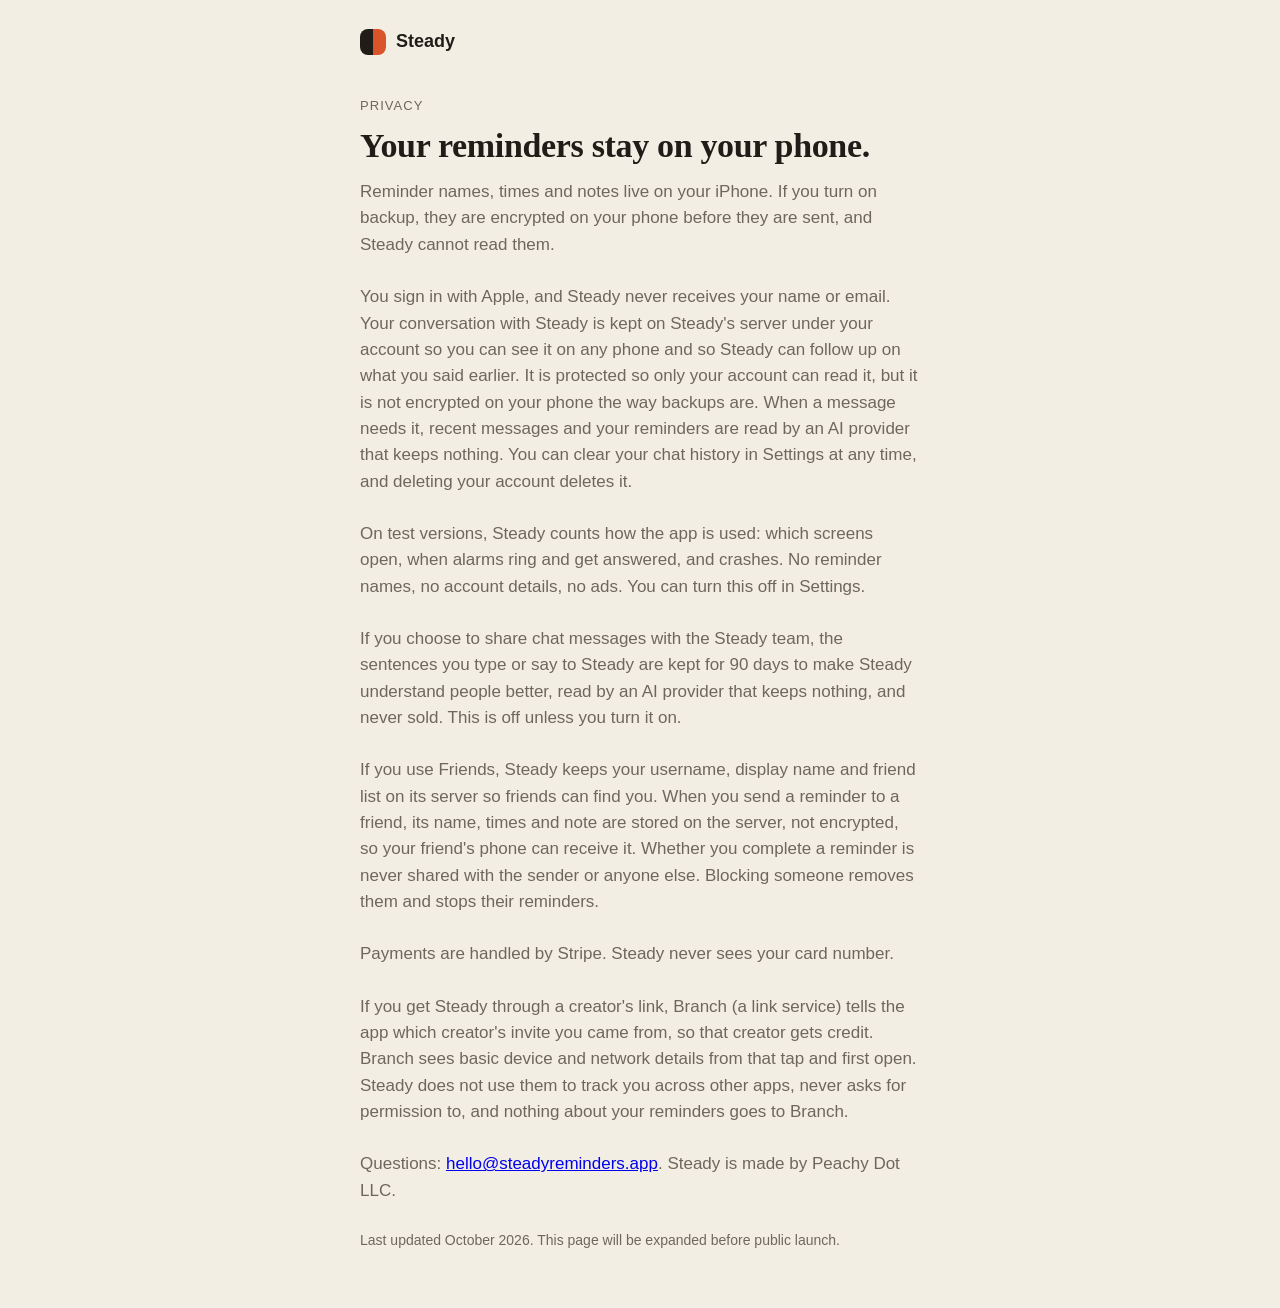
==== privacy/index.html @ cc5f6646 "Privacy: Branch for creator links Co-Authored-By: Claude Opus 5.5 <noreply@anthropic.com> Claude-Ses" ====
<!doctype html><html lang="en"><head><meta charset="utf-8"><meta name="viewport" content="width=device-width,initial-scale=1"><title>Steady privacy</title><link rel="stylesheet" href="/site.css"></head>
<body><main class="wrap"><a class="mark" href="/"><span class="dot"></span>Steady</a><p class="eyebrow">Privacy</p><h1>Your reminders stay on your phone.</h1>
<p class="lead">Reminder names, times and notes live on your iPhone. If you turn on backup, they are encrypted on your phone before they are sent, and Steady cannot read them.</p>
<p class="lead">You sign in with Apple, and Steady never receives your name or email. Your conversation with Steady is kept on Steady's server under your account so you can see it on any phone and so Steady can follow up on what you said earlier. It is protected so only your account can read it, but it is not encrypted on your phone the way backups are. When a message needs it, recent messages and your reminders are read by an AI provider that keeps nothing. You can clear your chat history in Settings at any time, and deleting your account deletes it.</p>
<p class="lead">On test versions, Steady counts how the app is used: which screens open, when alarms ring and get answered, and crashes. No reminder names, no account details, no ads. You can turn this off in Settings.</p>
<p class="lead">If you choose to share chat messages with the Steady team, the sentences you type or say to Steady are kept for 90 days to make Steady understand people better, read by an AI provider that keeps nothing, and never sold. This is off unless you turn it on.</p>
<p class="lead">If you use Friends, Steady keeps your username, display name and friend list on its server so friends can find you. When you send a reminder to a friend, its name, times and note are stored on the server, not encrypted, so your friend's phone can receive it. Whether you complete a reminder is never shared with the sender or anyone else. Blocking someone removes them and stops their reminders.</p>
<p class="lead">Payments are handled by Stripe. Steady never sees your card number.</p>
<p class="lead">If you get Steady through a creator's link, Branch (a link service) tells the app which creator's invite you came from, so that creator gets credit. Branch sees basic device and network details from that tap and first open. Steady does not use them to track you across other apps, never asks for permission to, and nothing about your reminders goes to Branch.</p>
<p class="lead">Questions: <a href="mailto:hello@steadyreminders.app">hello@steadyreminders.app</a>. Steady is made by Peachy Dot LLC.</p>
<p class="note">Last updated October 2026. This page will be expanded before public launch.</p></main></body></html>
---- site.css ----
:root{--bg:#f3eee4;--card:#fbf8f1;--ink:#201c17;--mute:#6f675c;--line:#dfd6c7;--accent:#d9532b;--accent-ink:#fff;color-scheme:light dark}
@media (prefers-color-scheme:dark){:root{--bg:#161310;--card:#201c17;--ink:#f1ebe0;--mute:#a1988a;--line:#332d26;--accent:#ea6a40}}
*{box-sizing:border-box}
body{margin:0;background:var(--bg);color:var(--ink);font:17px/1.55 -apple-system,BlinkMacSystemFont,"Segoe UI",sans-serif;padding:0 max(16px,env(safe-area-inset-left)) 48px max(16px,env(safe-area-inset-right))}
.wrap{max-width:560px;margin:0 auto;padding-top:28px}
.mark{display:inline-flex;align-items:center;gap:10px;font-weight:700;font-size:18px;color:var(--ink);text-decoration:none;margin-bottom:40px}
.dot{width:26px;height:26px;border-radius:8px;background:linear-gradient(90deg,var(--ink) 50%,var(--accent) 50%)}
.eyebrow{font-size:13px;letter-spacing:.08em;text-transform:uppercase;color:var(--mute);margin:0 0 10px}
h1{font:600 34px/1.15 Georgia,"Times New Roman",serif;letter-spacing:-.01em;margin:0 0 14px}
.lead{color:var(--mute);margin:0 0 26px}
.code{font:600 40px/1 ui-monospace,Menlo,monospace;letter-spacing:.08em;background:var(--card);border:1px solid var(--line);border-radius:16px;padding:22px;text-align:center;margin-bottom:16px;user-select:all}
.row{display:flex;gap:10px;flex-wrap:wrap;margin-bottom:18px}
.primary,.secondary{display:inline-block;padding:14px 20px;border-radius:12px;font-weight:600;text-decoration:none;border:1px solid var(--line);font:inherit;font-weight:600;cursor:pointer;background:var(--card);color:var(--ink);flex:1;text-align:center;min-width:150px}
.primary{background:var(--accent);color:var(--accent-ink);border-color:var(--accent)}
.note{font-size:14px;color:var(--mute);margin:0 0 8px}
.note a{color:var(--ink)}
footer{margin-top:48px;font-size:13px;color:var(--mute)}
footer a{color:var(--mute)}
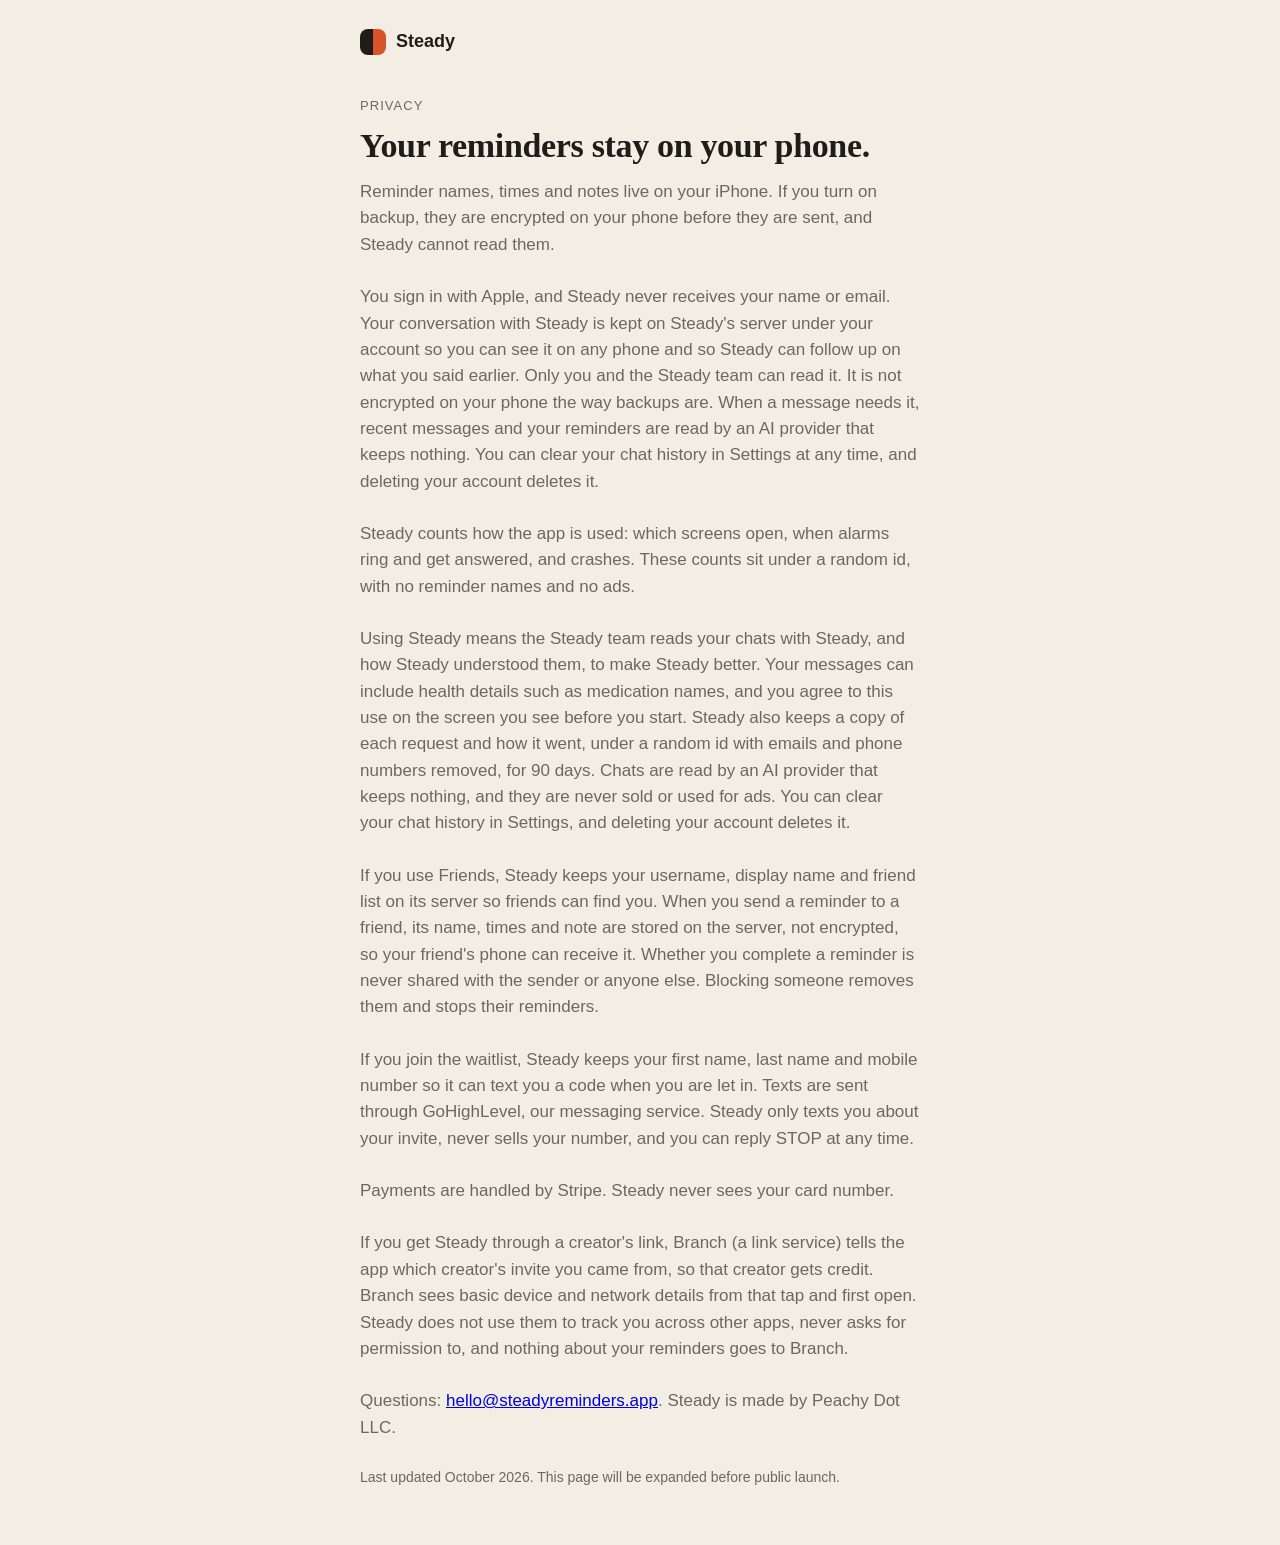
==== commit 4cd49808: "Terms and privacy: chats help improve Steady, waitlist texts Co-Authored-By: Claude Opus 5.5 <norepl" ====
--- a/privacy/index.html
+++ b/privacy/index.html
@@ -1,10 +1,11 @@
 <!doctype html><html lang="en"><head><meta charset="utf-8"><meta name="viewport" content="width=device-width,initial-scale=1"><title>Steady privacy</title><link rel="stylesheet" href="/site.css"></head>
 <body><main class="wrap"><a class="mark" href="/"><span class="dot"></span>Steady</a><p class="eyebrow">Privacy</p><h1>Your reminders stay on your phone.</h1>
 <p class="lead">Reminder names, times and notes live on your iPhone. If you turn on backup, they are encrypted on your phone before they are sent, and Steady cannot read them.</p>
-<p class="lead">You sign in with Apple, and Steady never receives your name or email. Your conversation with Steady is kept on Steady's server under your account so you can see it on any phone and so Steady can follow up on what you said earlier. It is protected so only your account can read it, but it is not encrypted on your phone the way backups are. When a message needs it, recent messages and your reminders are read by an AI provider that keeps nothing. You can clear your chat history in Settings at any time, and deleting your account deletes it.</p>
-<p class="lead">On test versions, Steady counts how the app is used: which screens open, when alarms ring and get answered, and crashes. No reminder names, no account details, no ads. You can turn this off in Settings.</p>
-<p class="lead">If you choose to share chat messages with the Steady team, the sentences you type or say to Steady are kept for 90 days to make Steady understand people better, read by an AI provider that keeps nothing, and never sold. This is off unless you turn it on.</p>
+<p class="lead">You sign in with Apple, and Steady never receives your name or email. Your conversation with Steady is kept on Steady's server under your account so you can see it on any phone and so Steady can follow up on what you said earlier. Only you and the Steady team can read it. It is not encrypted on your phone the way backups are. When a message needs it, recent messages and your reminders are read by an AI provider that keeps nothing. You can clear your chat history in Settings at any time, and deleting your account deletes it.</p>
+<p class="lead">Steady counts how the app is used: which screens open, when alarms ring and get answered, and crashes. These counts sit under a random id, with no reminder names and no ads.</p>
+<p class="lead">Using Steady means the Steady team reads your chats with Steady, and how Steady understood them, to make Steady better. Your messages can include health details such as medication names, and you agree to this use on the screen you see before you start. Steady also keeps a copy of each request and how it went, under a random id with emails and phone numbers removed, for 90 days. Chats are read by an AI provider that keeps nothing, and they are never sold or used for ads. You can clear your chat history in Settings, and deleting your account deletes it.</p>
 <p class="lead">If you use Friends, Steady keeps your username, display name and friend list on its server so friends can find you. When you send a reminder to a friend, its name, times and note are stored on the server, not encrypted, so your friend's phone can receive it. Whether you complete a reminder is never shared with the sender or anyone else. Blocking someone removes them and stops their reminders.</p>
+<p class="lead">If you join the waitlist, Steady keeps your first name, last name and mobile number so it can text you a code when you are let in. Texts are sent through GoHighLevel, our messaging service. Steady only texts you about your invite, never sells your number, and you can reply STOP at any time.</p>
 <p class="lead">Payments are handled by Stripe. Steady never sees your card number.</p>
 <p class="lead">If you get Steady through a creator's link, Branch (a link service) tells the app which creator's invite you came from, so that creator gets credit. Branch sees basic device and network details from that tap and first open. Steady does not use them to track you across other apps, never asks for permission to, and nothing about your reminders goes to Branch.</p>
 <p class="lead">Questions: <a href="mailto:hello@steadyreminders.app">hello@steadyreminders.app</a>. Steady is made by Peachy Dot LLC.</p>
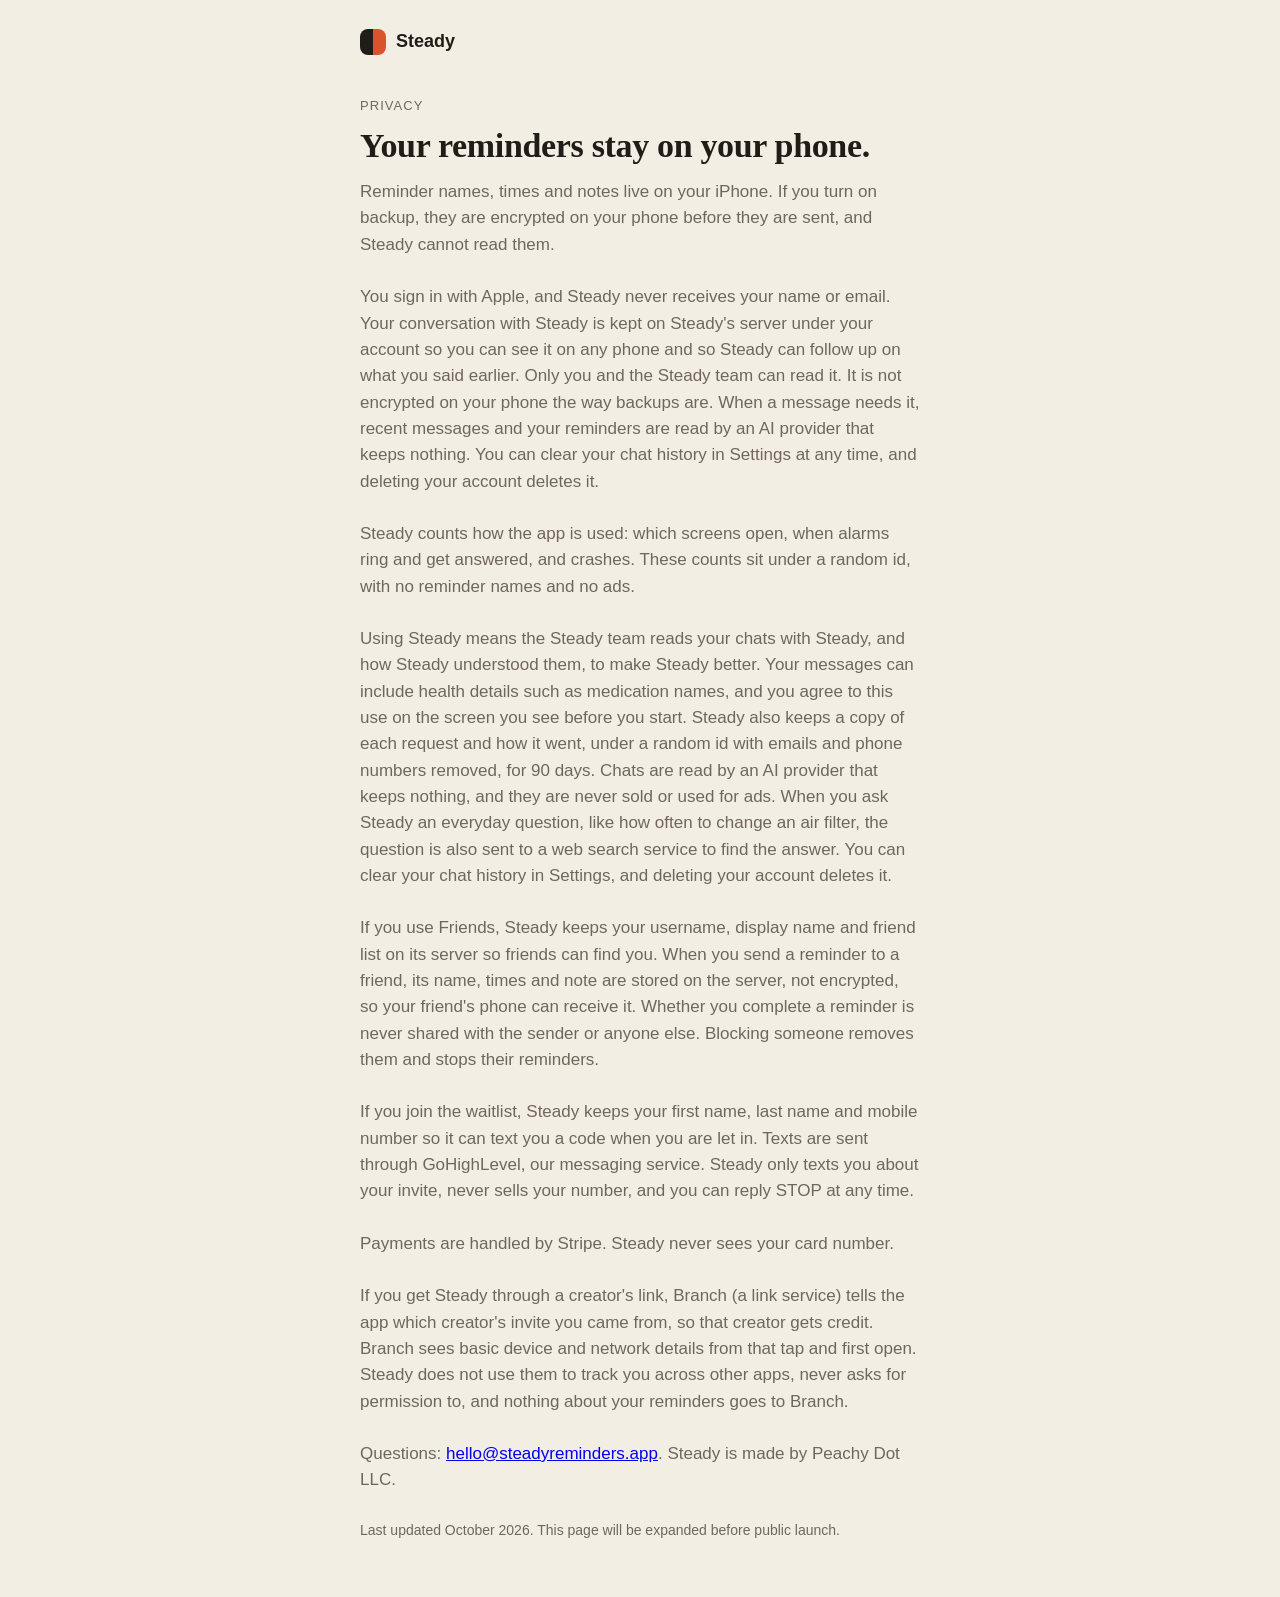
==== commit 66fbcca5: "Privacy: everyday questions use a web search service Co-Authored-By: Claude Opus 5.5 <noreply@anthro" ====
--- a/privacy/index.html
+++ b/privacy/index.html
@@ -3,7 +3,7 @@
 <p class="lead">Reminder names, times and notes live on your iPhone. If you turn on backup, they are encrypted on your phone before they are sent, and Steady cannot read them.</p>
 <p class="lead">You sign in with Apple, and Steady never receives your name or email. Your conversation with Steady is kept on Steady's server under your account so you can see it on any phone and so Steady can follow up on what you said earlier. Only you and the Steady team can read it. It is not encrypted on your phone the way backups are. When a message needs it, recent messages and your reminders are read by an AI provider that keeps nothing. You can clear your chat history in Settings at any time, and deleting your account deletes it.</p>
 <p class="lead">Steady counts how the app is used: which screens open, when alarms ring and get answered, and crashes. These counts sit under a random id, with no reminder names and no ads.</p>
-<p class="lead">Using Steady means the Steady team reads your chats with Steady, and how Steady understood them, to make Steady better. Your messages can include health details such as medication names, and you agree to this use on the screen you see before you start. Steady also keeps a copy of each request and how it went, under a random id with emails and phone numbers removed, for 90 days. Chats are read by an AI provider that keeps nothing, and they are never sold or used for ads. You can clear your chat history in Settings, and deleting your account deletes it.</p>
+<p class="lead">Using Steady means the Steady team reads your chats with Steady, and how Steady understood them, to make Steady better. Your messages can include health details such as medication names, and you agree to this use on the screen you see before you start. Steady also keeps a copy of each request and how it went, under a random id with emails and phone numbers removed, for 90 days. Chats are read by an AI provider that keeps nothing, and they are never sold or used for ads. When you ask Steady an everyday question, like how often to change an air filter, the question is also sent to a web search service to find the answer. You can clear your chat history in Settings, and deleting your account deletes it.</p>
 <p class="lead">If you use Friends, Steady keeps your username, display name and friend list on its server so friends can find you. When you send a reminder to a friend, its name, times and note are stored on the server, not encrypted, so your friend's phone can receive it. Whether you complete a reminder is never shared with the sender or anyone else. Blocking someone removes them and stops their reminders.</p>
 <p class="lead">If you join the waitlist, Steady keeps your first name, last name and mobile number so it can text you a code when you are let in. Texts are sent through GoHighLevel, our messaging service. Steady only texts you about your invite, never sells your number, and you can reply STOP at any time.</p>
 <p class="lead">Payments are handled by Stripe. Steady never sees your card number.</p>
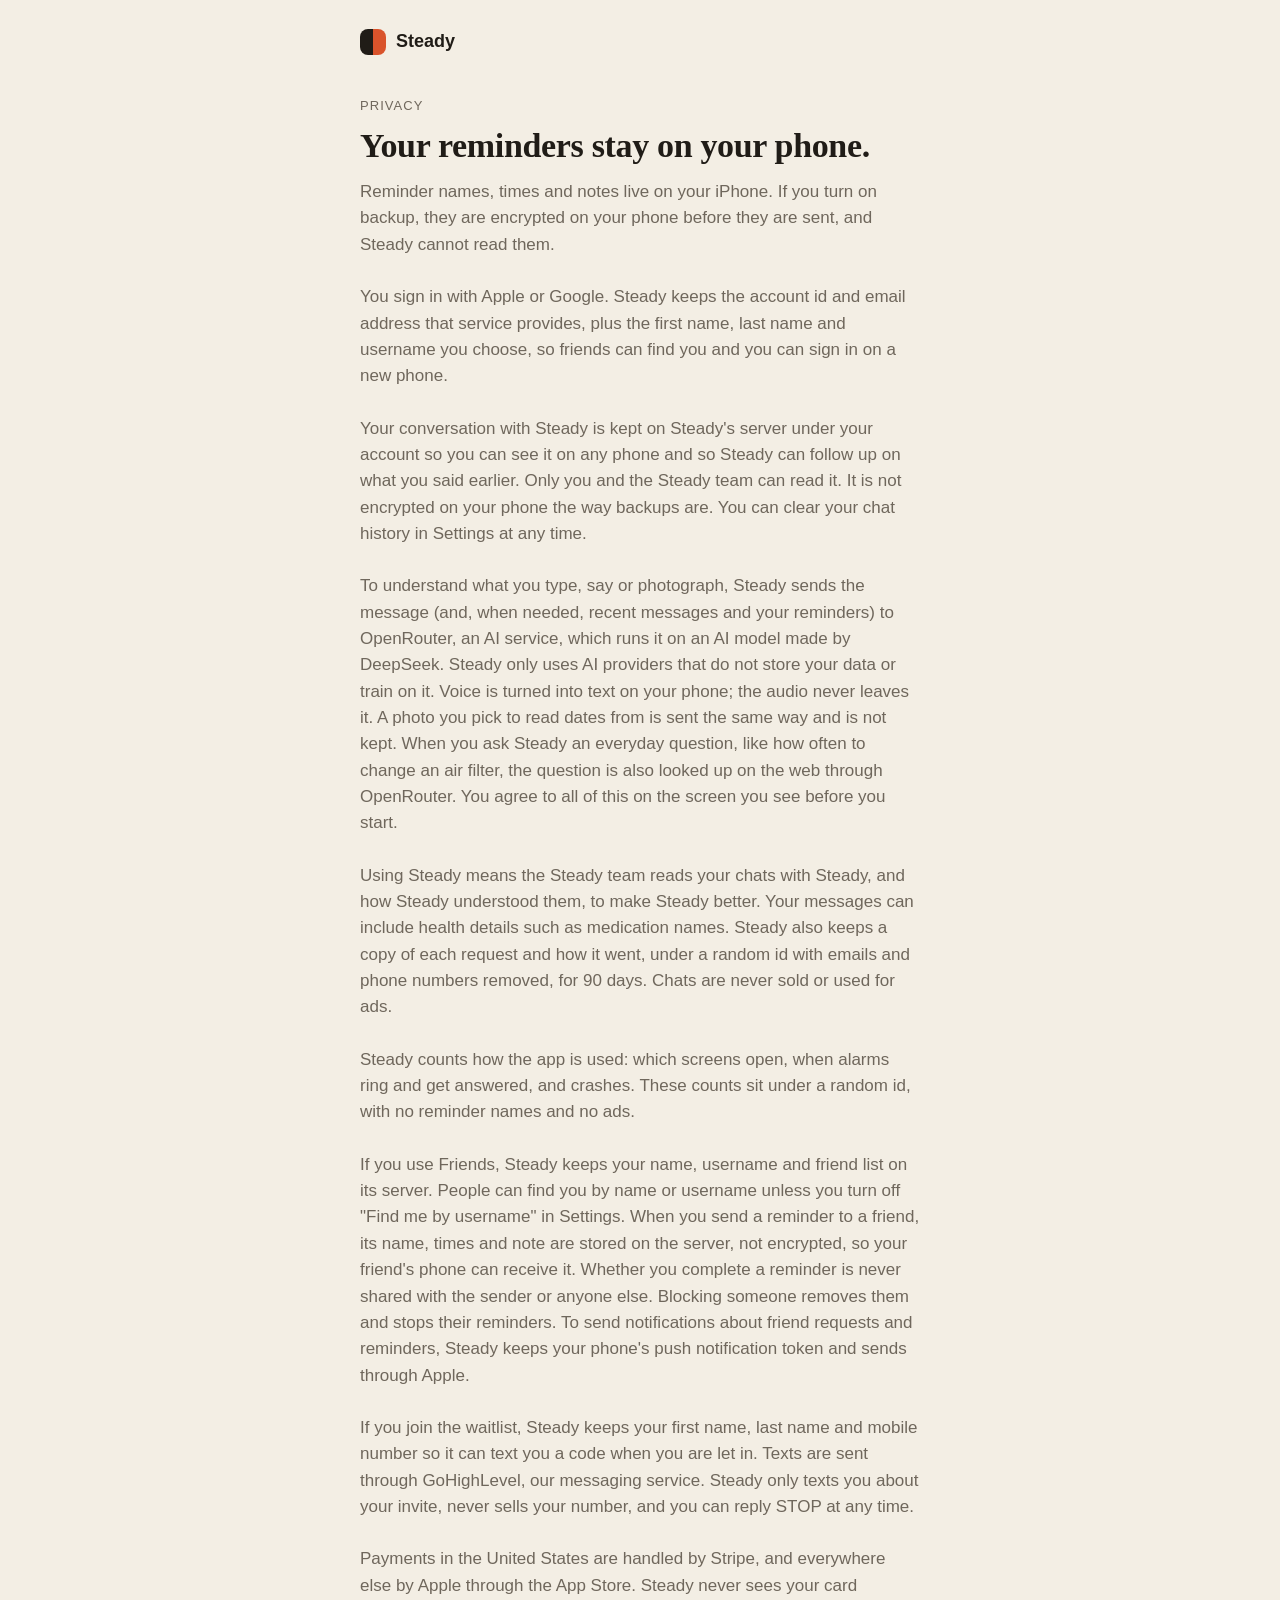
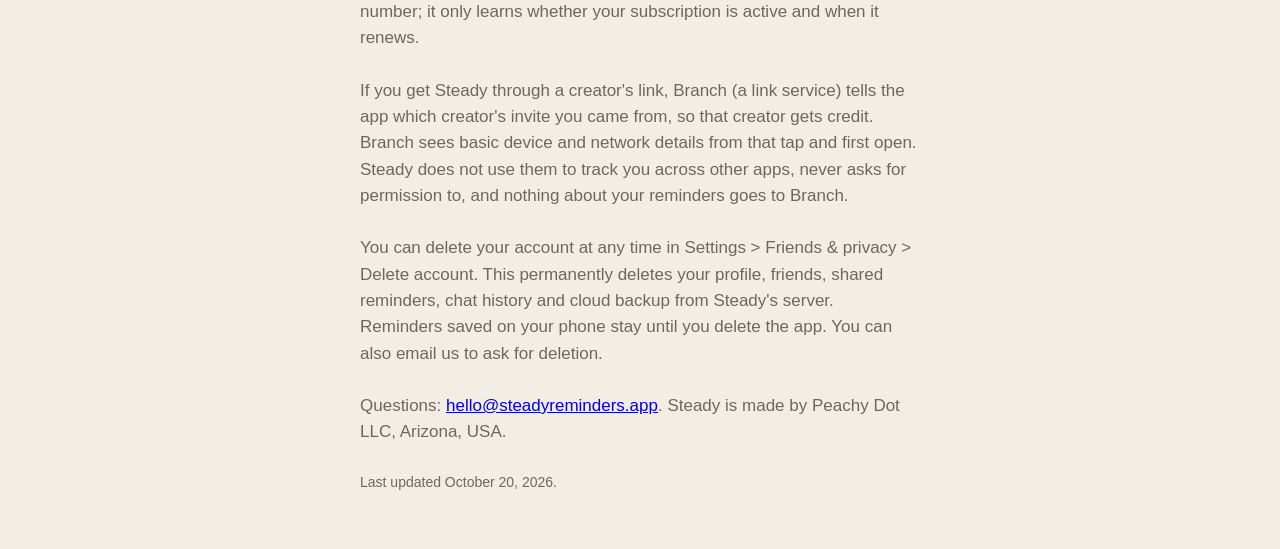
==== commit a007f4ff: "Terms and privacy for App Store launch: Apple billing, account deletion, Friends rules, AI provider " ====
--- a/privacy/index.html
+++ b/privacy/index.html
@@ -1,12 +1,15 @@
 <!doctype html><html lang="en"><head><meta charset="utf-8"><meta name="viewport" content="width=device-width,initial-scale=1"><title>Steady privacy</title><link rel="stylesheet" href="/site.css"></head>
 <body><main class="wrap"><a class="mark" href="/"><span class="dot"></span>Steady</a><p class="eyebrow">Privacy</p><h1>Your reminders stay on your phone.</h1>
 <p class="lead">Reminder names, times and notes live on your iPhone. If you turn on backup, they are encrypted on your phone before they are sent, and Steady cannot read them.</p>
-<p class="lead">You sign in with Apple, and Steady never receives your name or email. Your conversation with Steady is kept on Steady's server under your account so you can see it on any phone and so Steady can follow up on what you said earlier. Only you and the Steady team can read it. It is not encrypted on your phone the way backups are. When a message needs it, recent messages and your reminders are read by an AI provider that keeps nothing. You can clear your chat history in Settings at any time, and deleting your account deletes it.</p>
+<p class="lead">You sign in with Apple or Google. Steady keeps the account id and email address that service provides, plus the first name, last name and username you choose, so friends can find you and you can sign in on a new phone.</p>
+<p class="lead">Your conversation with Steady is kept on Steady's server under your account so you can see it on any phone and so Steady can follow up on what you said earlier. Only you and the Steady team can read it. It is not encrypted on your phone the way backups are. You can clear your chat history in Settings at any time.</p>
+<p class="lead">To understand what you type, say or photograph, Steady sends the message (and, when needed, recent messages and your reminders) to OpenRouter, an AI service, which runs it on an AI model made by DeepSeek. Steady only uses AI providers that do not store your data or train on it. Voice is turned into text on your phone; the audio never leaves it. A photo you pick to read dates from is sent the same way and is not kept. When you ask Steady an everyday question, like how often to change an air filter, the question is also looked up on the web through OpenRouter. You agree to all of this on the screen you see before you start.</p>
+<p class="lead">Using Steady means the Steady team reads your chats with Steady, and how Steady understood them, to make Steady better. Your messages can include health details such as medication names. Steady also keeps a copy of each request and how it went, under a random id with emails and phone numbers removed, for 90 days. Chats are never sold or used for ads.</p>
 <p class="lead">Steady counts how the app is used: which screens open, when alarms ring and get answered, and crashes. These counts sit under a random id, with no reminder names and no ads.</p>
-<p class="lead">Using Steady means the Steady team reads your chats with Steady, and how Steady understood them, to make Steady better. Your messages can include health details such as medication names, and you agree to this use on the screen you see before you start. Steady also keeps a copy of each request and how it went, under a random id with emails and phone numbers removed, for 90 days. Chats are read by an AI provider that keeps nothing, and they are never sold or used for ads. When you ask Steady an everyday question, like how often to change an air filter, the question is also sent to a web search service to find the answer. You can clear your chat history in Settings, and deleting your account deletes it.</p>
-<p class="lead">If you use Friends, Steady keeps your username, display name and friend list on its server so friends can find you. When you send a reminder to a friend, its name, times and note are stored on the server, not encrypted, so your friend's phone can receive it. Whether you complete a reminder is never shared with the sender or anyone else. Blocking someone removes them and stops their reminders.</p>
+<p class="lead">If you use Friends, Steady keeps your name, username and friend list on its server. People can find you by name or username unless you turn off "Find me by username" in Settings. When you send a reminder to a friend, its name, times and note are stored on the server, not encrypted, so your friend's phone can receive it. Whether you complete a reminder is never shared with the sender or anyone else. Blocking someone removes them and stops their reminders. To send notifications about friend requests and reminders, Steady keeps your phone's push notification token and sends through Apple.</p>
 <p class="lead">If you join the waitlist, Steady keeps your first name, last name and mobile number so it can text you a code when you are let in. Texts are sent through GoHighLevel, our messaging service. Steady only texts you about your invite, never sells your number, and you can reply STOP at any time.</p>
-<p class="lead">Payments are handled by Stripe. Steady never sees your card number.</p>
+<p class="lead">Payments in the United States are handled by Stripe, and everywhere else by Apple through the App Store. Steady never sees your card number; it only learns whether your subscription is active and when it renews.</p>
 <p class="lead">If you get Steady through a creator's link, Branch (a link service) tells the app which creator's invite you came from, so that creator gets credit. Branch sees basic device and network details from that tap and first open. Steady does not use them to track you across other apps, never asks for permission to, and nothing about your reminders goes to Branch.</p>
-<p class="lead">Questions: <a href="mailto:hello@steadyreminders.app">hello@steadyreminders.app</a>. Steady is made by Peachy Dot LLC.</p>
-<p class="note">Last updated October 2026. This page will be expanded before public launch.</p></main></body></html>
+<p class="lead">You can delete your account at any time in Settings &gt; Friends &amp; privacy &gt; Delete account. This permanently deletes your profile, friends, shared reminders, chat history and cloud backup from Steady's server. Reminders saved on your phone stay until you delete the app. You can also email us to ask for deletion.</p>
+<p class="lead">Questions: <a href="mailto:hello@steadyreminders.app">hello@steadyreminders.app</a>. Steady is made by Peachy Dot LLC, Arizona, USA.</p>
+<p class="note">Last updated October 20, 2026.</p></main></body></html>
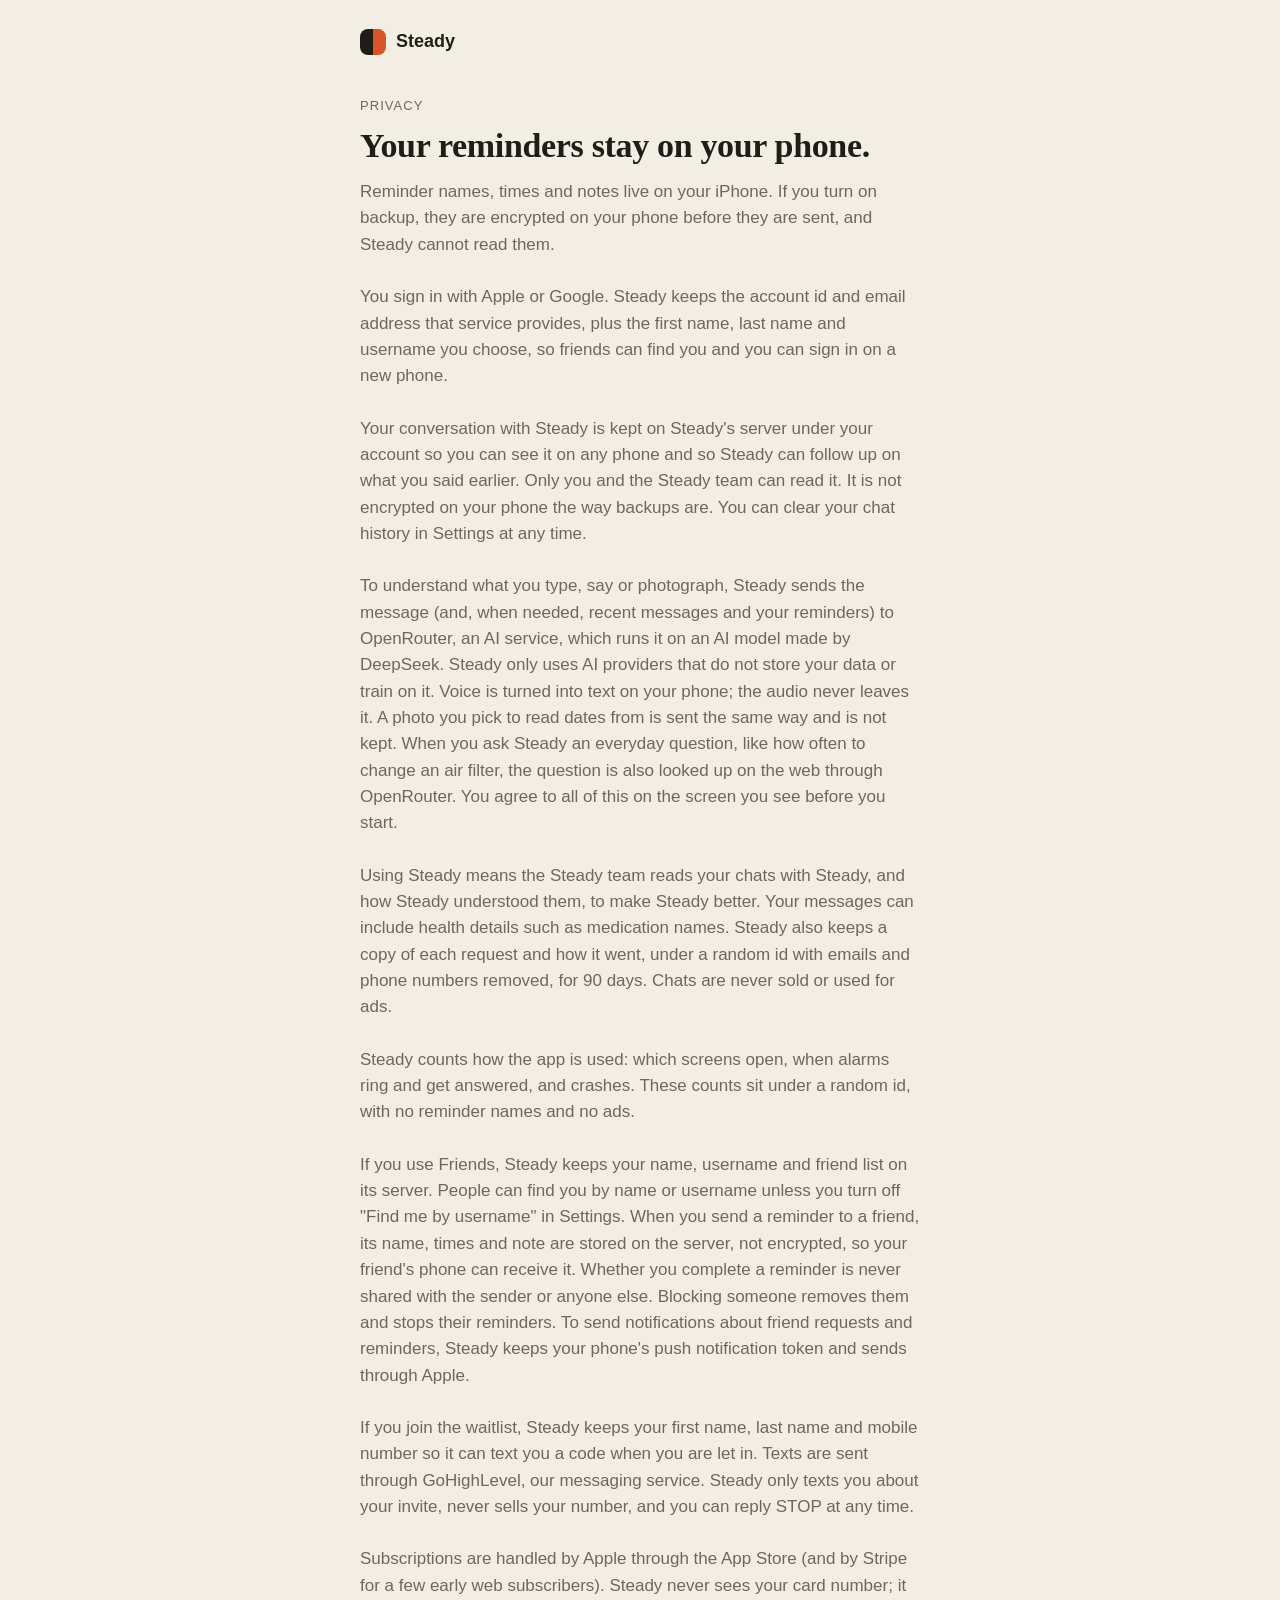
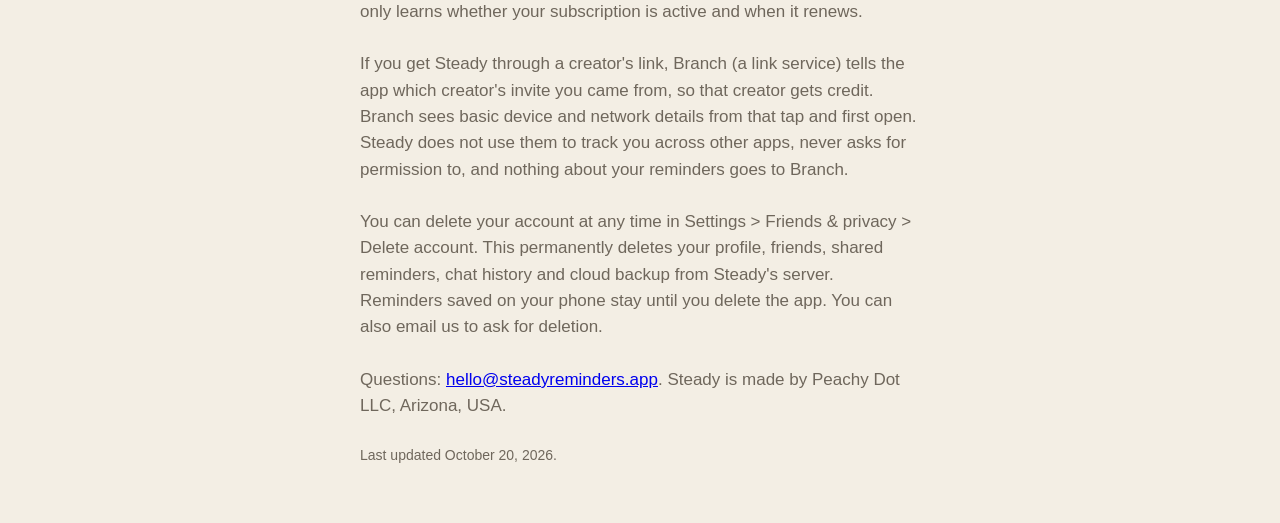
==== commit c29d8d6d: "Terms and privacy: Steady Plus through the App Store everywhere Co-Authored-By: Claude Opus 5.5 <nor" ====
--- a/privacy/index.html
+++ b/privacy/index.html
@@ -8,7 +8,7 @@
 <p class="lead">Steady counts how the app is used: which screens open, when alarms ring and get answered, and crashes. These counts sit under a random id, with no reminder names and no ads.</p>
 <p class="lead">If you use Friends, Steady keeps your name, username and friend list on its server. People can find you by name or username unless you turn off "Find me by username" in Settings. When you send a reminder to a friend, its name, times and note are stored on the server, not encrypted, so your friend's phone can receive it. Whether you complete a reminder is never shared with the sender or anyone else. Blocking someone removes them and stops their reminders. To send notifications about friend requests and reminders, Steady keeps your phone's push notification token and sends through Apple.</p>
 <p class="lead">If you join the waitlist, Steady keeps your first name, last name and mobile number so it can text you a code when you are let in. Texts are sent through GoHighLevel, our messaging service. Steady only texts you about your invite, never sells your number, and you can reply STOP at any time.</p>
-<p class="lead">Payments in the United States are handled by Stripe, and everywhere else by Apple through the App Store. Steady never sees your card number; it only learns whether your subscription is active and when it renews.</p>
+<p class="lead">Subscriptions are handled by Apple through the App Store (and by Stripe for a few early web subscribers). Steady never sees your card number; it only learns whether your subscription is active and when it renews.</p>
 <p class="lead">If you get Steady through a creator's link, Branch (a link service) tells the app which creator's invite you came from, so that creator gets credit. Branch sees basic device and network details from that tap and first open. Steady does not use them to track you across other apps, never asks for permission to, and nothing about your reminders goes to Branch.</p>
 <p class="lead">You can delete your account at any time in Settings &gt; Friends &amp; privacy &gt; Delete account. This permanently deletes your profile, friends, shared reminders, chat history and cloud backup from Steady's server. Reminders saved on your phone stay until you delete the app. You can also email us to ask for deletion.</p>
 <p class="lead">Questions: <a href="mailto:hello@steadyreminders.app">hello@steadyreminders.app</a>. Steady is made by Peachy Dot LLC, Arizona, USA.</p>
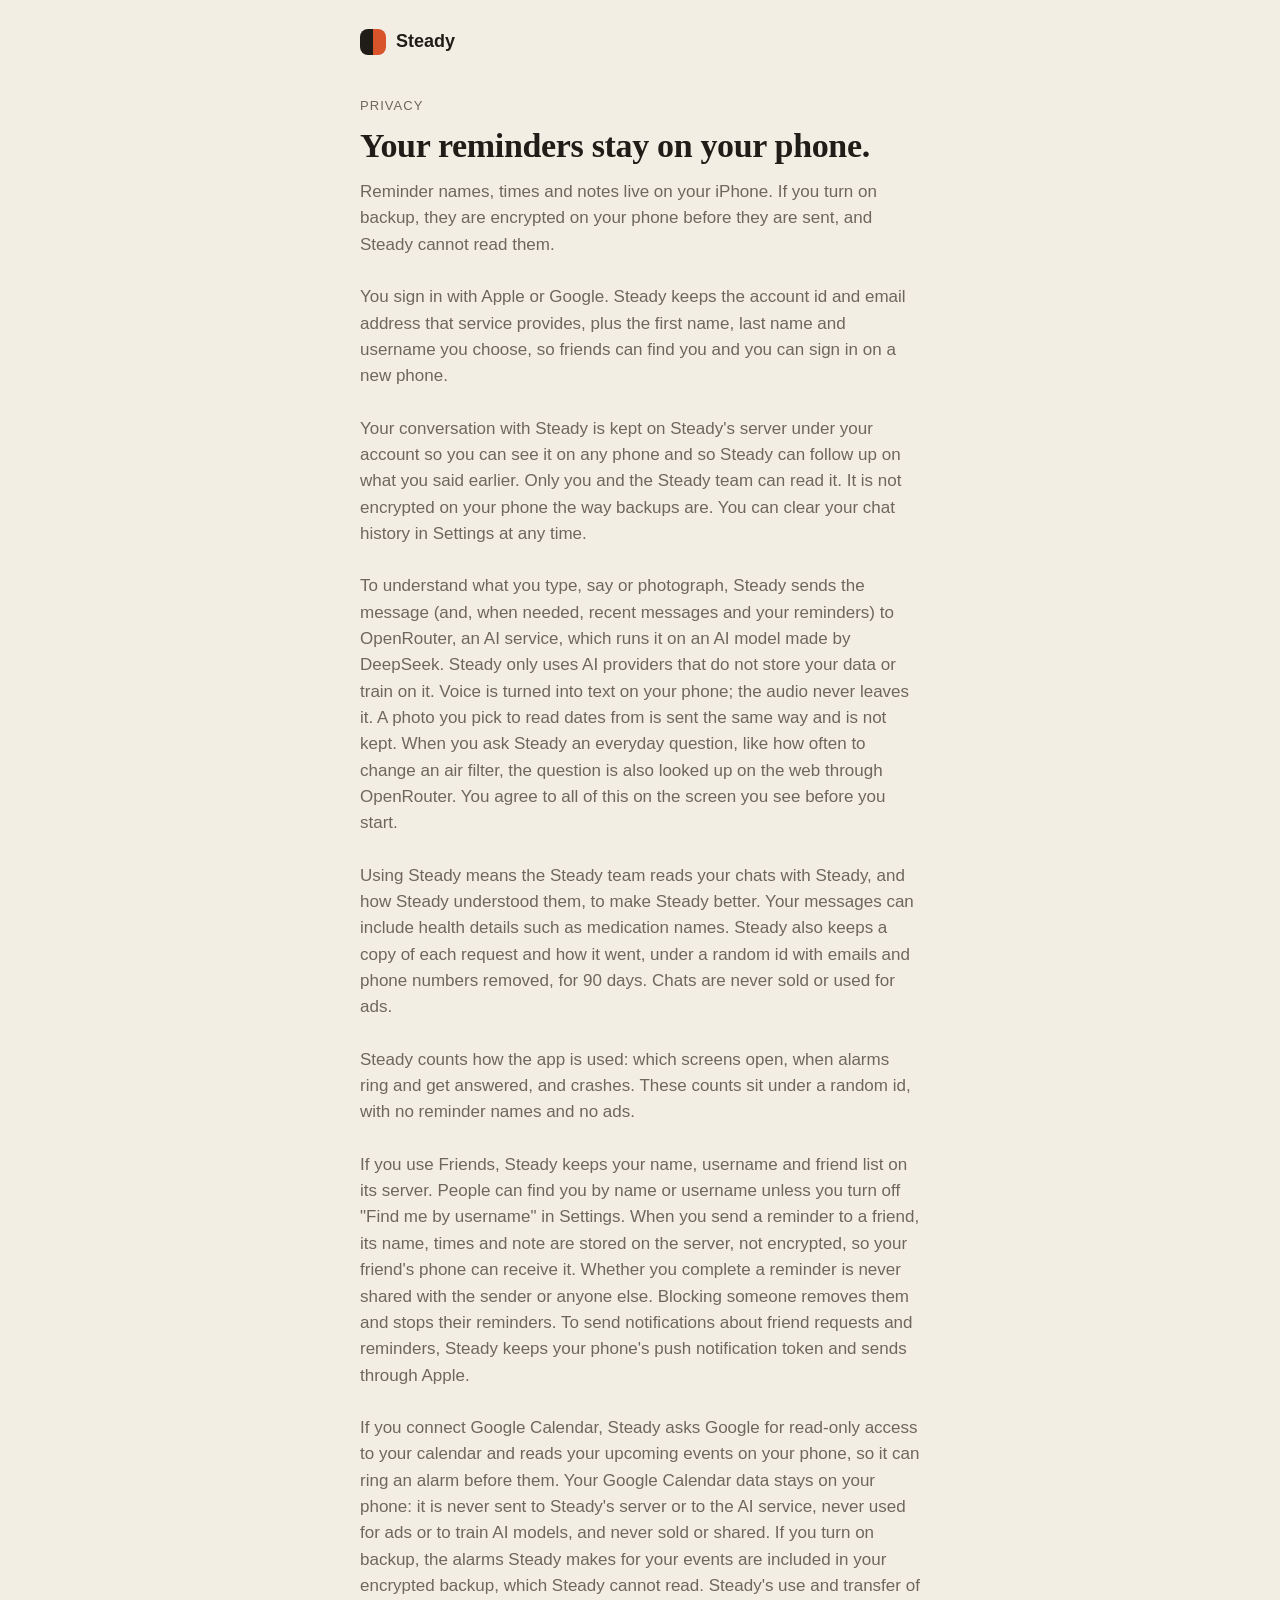
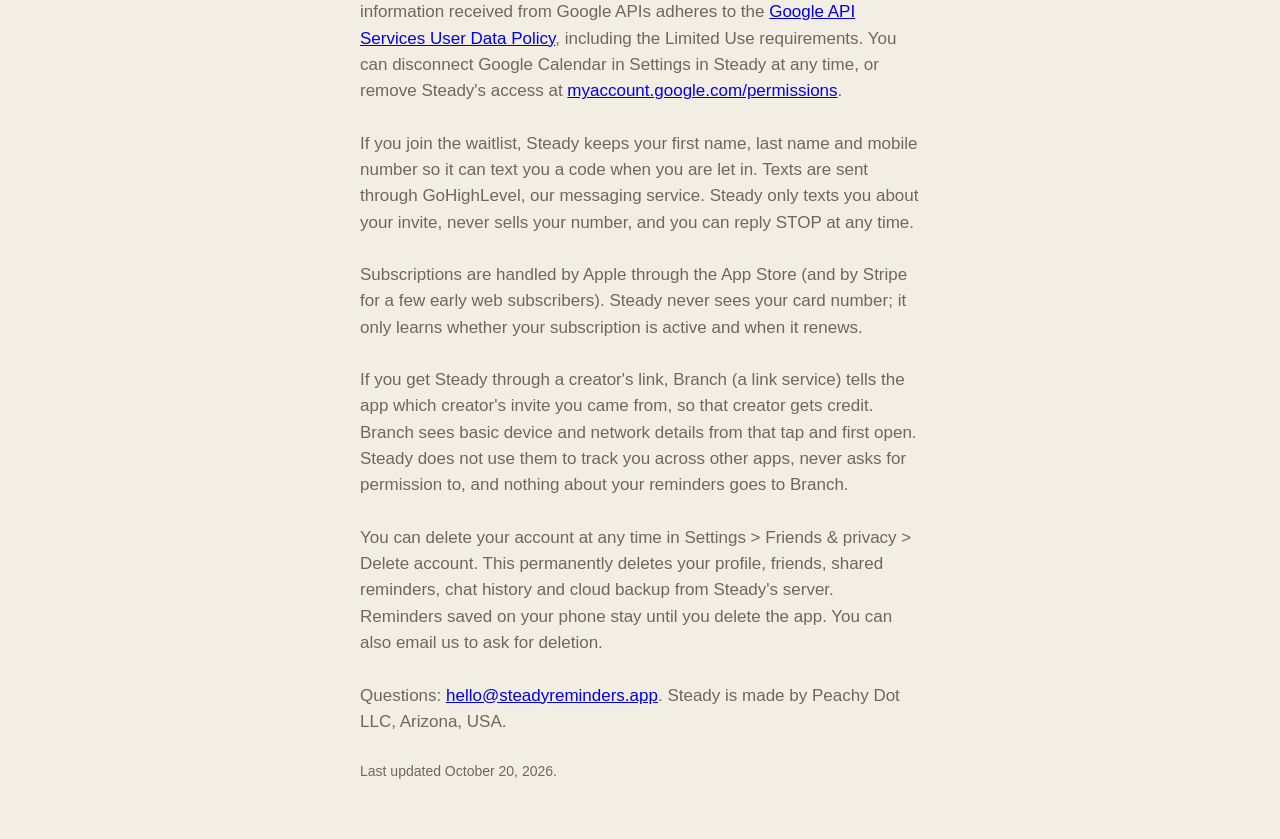
==== commit 45c4af64: "Privacy: Google Calendar data stays on the phone (Google API Limited Use) Co-Authored-By: Claude Opu" ====
--- a/privacy/index.html
+++ b/privacy/index.html
@@ -7,6 +7,7 @@
 <p class="lead">Using Steady means the Steady team reads your chats with Steady, and how Steady understood them, to make Steady better. Your messages can include health details such as medication names. Steady also keeps a copy of each request and how it went, under a random id with emails and phone numbers removed, for 90 days. Chats are never sold or used for ads.</p>
 <p class="lead">Steady counts how the app is used: which screens open, when alarms ring and get answered, and crashes. These counts sit under a random id, with no reminder names and no ads.</p>
 <p class="lead">If you use Friends, Steady keeps your name, username and friend list on its server. People can find you by name or username unless you turn off "Find me by username" in Settings. When you send a reminder to a friend, its name, times and note are stored on the server, not encrypted, so your friend's phone can receive it. Whether you complete a reminder is never shared with the sender or anyone else. Blocking someone removes them and stops their reminders. To send notifications about friend requests and reminders, Steady keeps your phone's push notification token and sends through Apple.</p>
+<p class="lead">If you connect Google Calendar, Steady asks Google for read-only access to your calendar and reads your upcoming events on your phone, so it can ring an alarm before them. Your Google Calendar data stays on your phone: it is never sent to Steady's server or to the AI service, never used for ads or to train AI models, and never sold or shared. If you turn on backup, the alarms Steady makes for your events are included in your encrypted backup, which Steady cannot read. Steady's use and transfer of information received from Google APIs adheres to the <a href="https://developers.google.com/terms/api-services-user-data-policy">Google API Services User Data Policy</a>, including the Limited Use requirements. You can disconnect Google Calendar in Settings in Steady at any time, or remove Steady's access at <a href="https://myaccount.google.com/permissions">myaccount.google.com/permissions</a>.</p>
 <p class="lead">If you join the waitlist, Steady keeps your first name, last name and mobile number so it can text you a code when you are let in. Texts are sent through GoHighLevel, our messaging service. Steady only texts you about your invite, never sells your number, and you can reply STOP at any time.</p>
 <p class="lead">Subscriptions are handled by Apple through the App Store (and by Stripe for a few early web subscribers). Steady never sees your card number; it only learns whether your subscription is active and when it renews.</p>
 <p class="lead">If you get Steady through a creator's link, Branch (a link service) tells the app which creator's invite you came from, so that creator gets credit. Branch sees basic device and network details from that tap and first open. Steady does not use them to track you across other apps, never asks for permission to, and nothing about your reminders goes to Branch.</p>
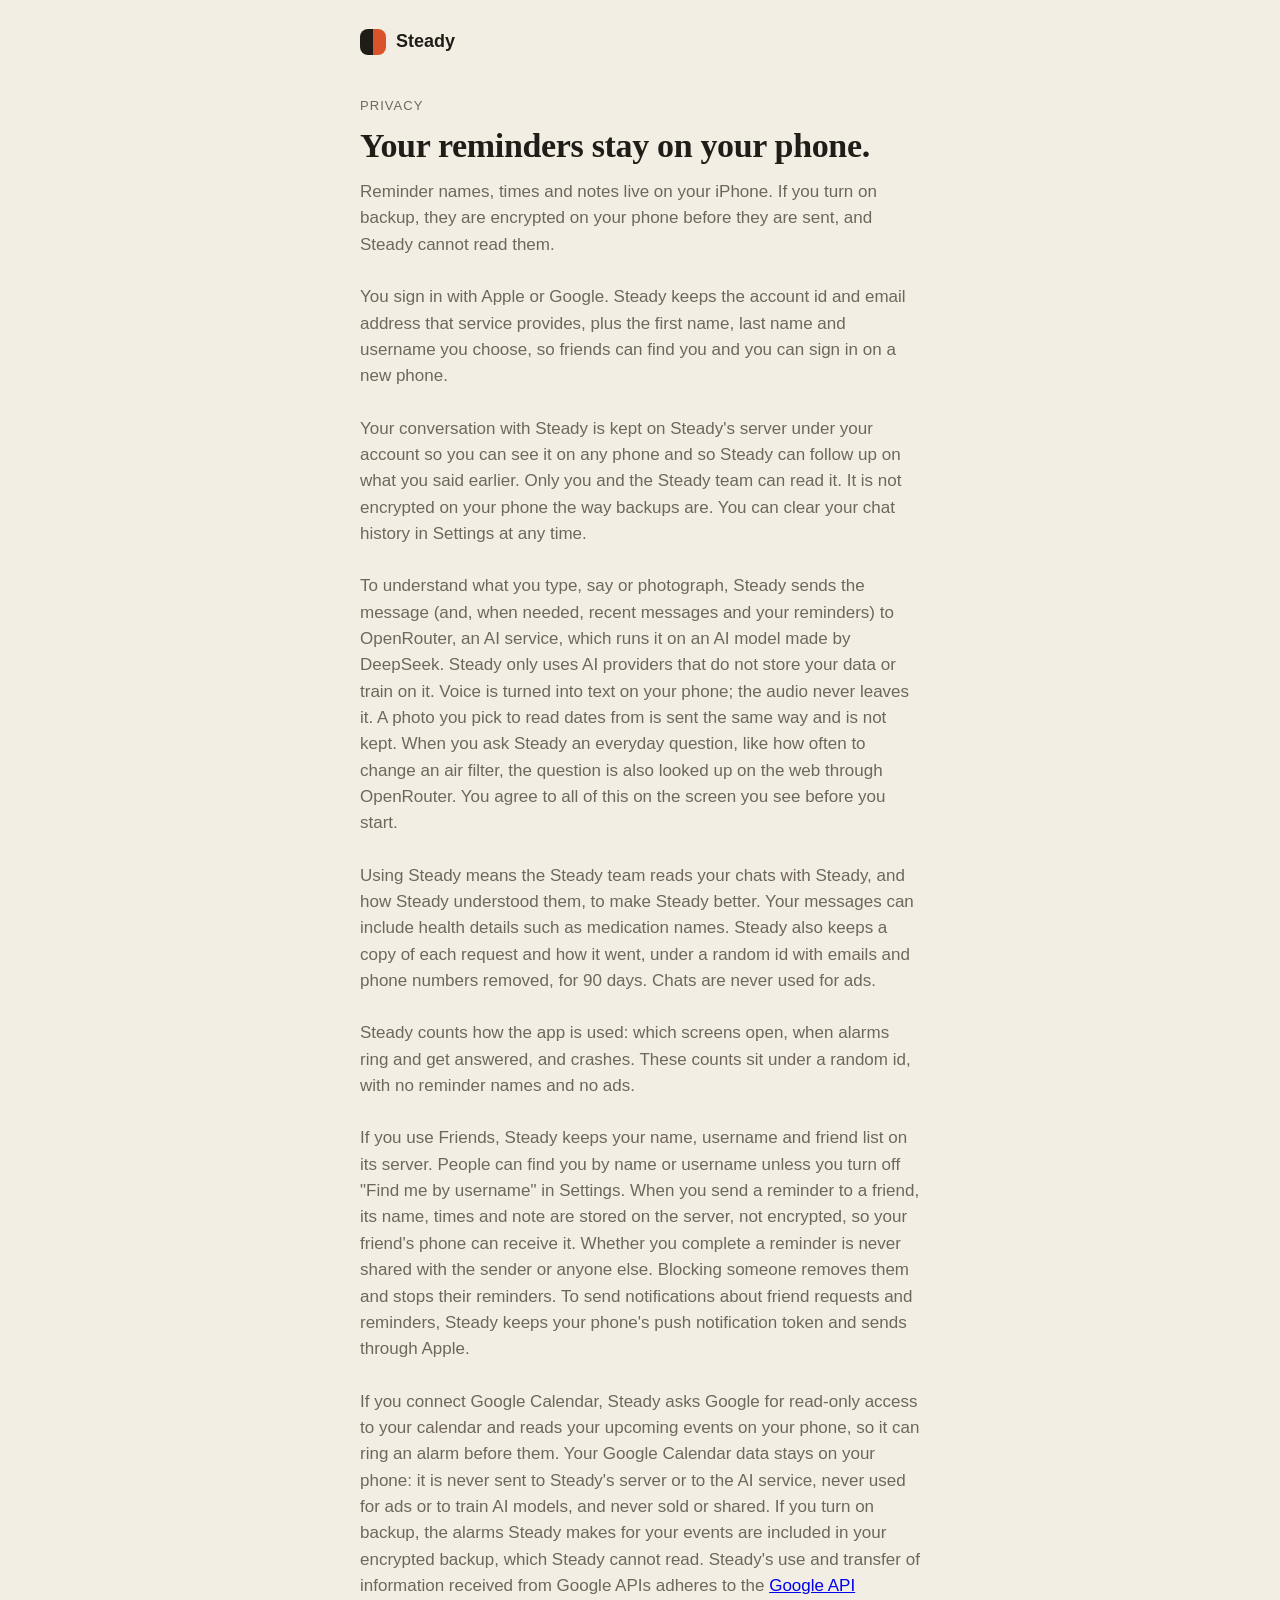
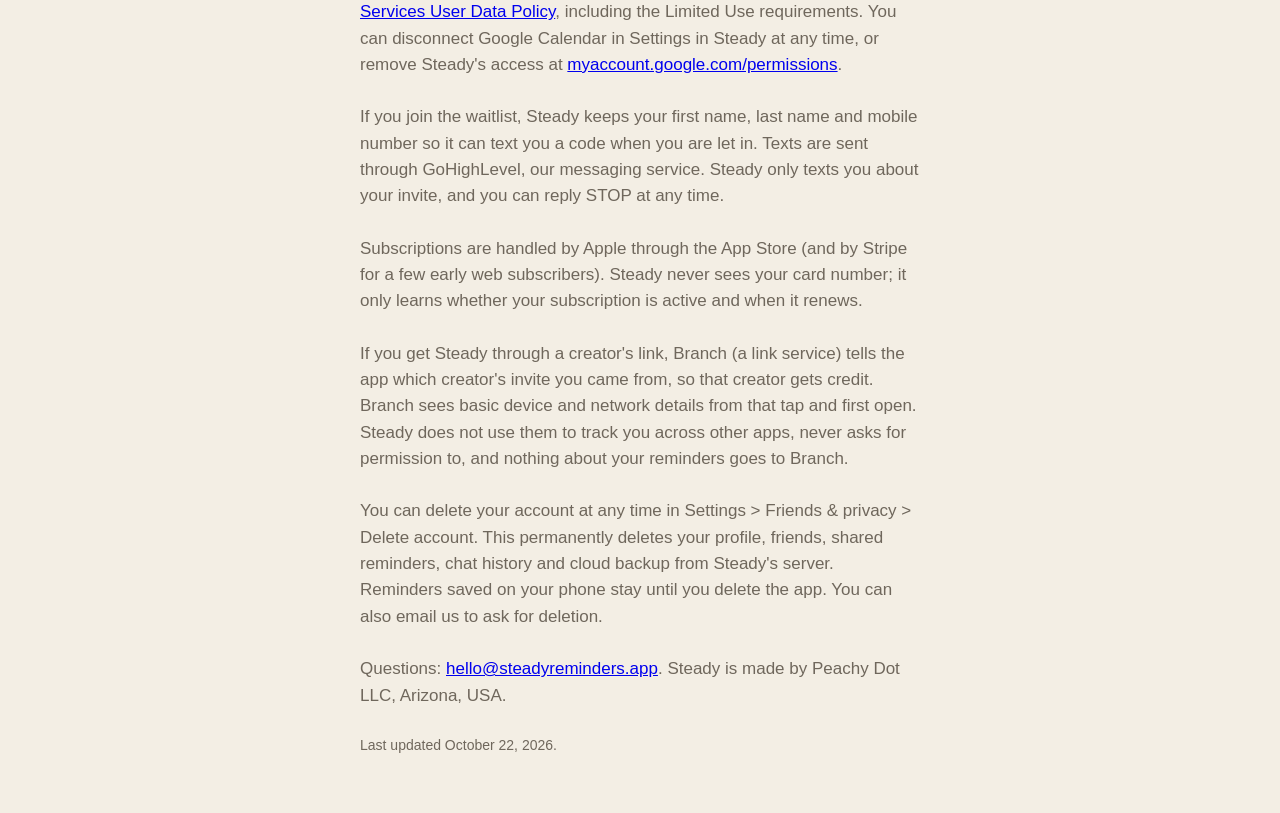
==== commit 606b0755: "Privacy: drop the never-sold lines for chats and waitlist numbers (Google Calendar line stays) Co-Au" ====
--- a/privacy/index.html
+++ b/privacy/index.html
@@ -4,13 +4,13 @@
 <p class="lead">You sign in with Apple or Google. Steady keeps the account id and email address that service provides, plus the first name, last name and username you choose, so friends can find you and you can sign in on a new phone.</p>
 <p class="lead">Your conversation with Steady is kept on Steady's server under your account so you can see it on any phone and so Steady can follow up on what you said earlier. Only you and the Steady team can read it. It is not encrypted on your phone the way backups are. You can clear your chat history in Settings at any time.</p>
 <p class="lead">To understand what you type, say or photograph, Steady sends the message (and, when needed, recent messages and your reminders) to OpenRouter, an AI service, which runs it on an AI model made by DeepSeek. Steady only uses AI providers that do not store your data or train on it. Voice is turned into text on your phone; the audio never leaves it. A photo you pick to read dates from is sent the same way and is not kept. When you ask Steady an everyday question, like how often to change an air filter, the question is also looked up on the web through OpenRouter. You agree to all of this on the screen you see before you start.</p>
-<p class="lead">Using Steady means the Steady team reads your chats with Steady, and how Steady understood them, to make Steady better. Your messages can include health details such as medication names. Steady also keeps a copy of each request and how it went, under a random id with emails and phone numbers removed, for 90 days. Chats are never sold or used for ads.</p>
+<p class="lead">Using Steady means the Steady team reads your chats with Steady, and how Steady understood them, to make Steady better. Your messages can include health details such as medication names. Steady also keeps a copy of each request and how it went, under a random id with emails and phone numbers removed, for 90 days. Chats are never used for ads.</p>
 <p class="lead">Steady counts how the app is used: which screens open, when alarms ring and get answered, and crashes. These counts sit under a random id, with no reminder names and no ads.</p>
 <p class="lead">If you use Friends, Steady keeps your name, username and friend list on its server. People can find you by name or username unless you turn off "Find me by username" in Settings. When you send a reminder to a friend, its name, times and note are stored on the server, not encrypted, so your friend's phone can receive it. Whether you complete a reminder is never shared with the sender or anyone else. Blocking someone removes them and stops their reminders. To send notifications about friend requests and reminders, Steady keeps your phone's push notification token and sends through Apple.</p>
 <p class="lead">If you connect Google Calendar, Steady asks Google for read-only access to your calendar and reads your upcoming events on your phone, so it can ring an alarm before them. Your Google Calendar data stays on your phone: it is never sent to Steady's server or to the AI service, never used for ads or to train AI models, and never sold or shared. If you turn on backup, the alarms Steady makes for your events are included in your encrypted backup, which Steady cannot read. Steady's use and transfer of information received from Google APIs adheres to the <a href="https://developers.google.com/terms/api-services-user-data-policy">Google API Services User Data Policy</a>, including the Limited Use requirements. You can disconnect Google Calendar in Settings in Steady at any time, or remove Steady's access at <a href="https://myaccount.google.com/permissions">myaccount.google.com/permissions</a>.</p>
-<p class="lead">If you join the waitlist, Steady keeps your first name, last name and mobile number so it can text you a code when you are let in. Texts are sent through GoHighLevel, our messaging service. Steady only texts you about your invite, never sells your number, and you can reply STOP at any time.</p>
+<p class="lead">If you join the waitlist, Steady keeps your first name, last name and mobile number so it can text you a code when you are let in. Texts are sent through GoHighLevel, our messaging service. Steady only texts you about your invite, and you can reply STOP at any time.</p>
 <p class="lead">Subscriptions are handled by Apple through the App Store (and by Stripe for a few early web subscribers). Steady never sees your card number; it only learns whether your subscription is active and when it renews.</p>
 <p class="lead">If you get Steady through a creator's link, Branch (a link service) tells the app which creator's invite you came from, so that creator gets credit. Branch sees basic device and network details from that tap and first open. Steady does not use them to track you across other apps, never asks for permission to, and nothing about your reminders goes to Branch.</p>
 <p class="lead">You can delete your account at any time in Settings &gt; Friends &amp; privacy &gt; Delete account. This permanently deletes your profile, friends, shared reminders, chat history and cloud backup from Steady's server. Reminders saved on your phone stay until you delete the app. You can also email us to ask for deletion.</p>
 <p class="lead">Questions: <a href="mailto:hello@steadyreminders.app">hello@steadyreminders.app</a>. Steady is made by Peachy Dot LLC, Arizona, USA.</p>
-<p class="note">Last updated October 20, 2026.</p></main></body></html>
+<p class="note">Last updated October 22, 2026.</p></main></body></html>
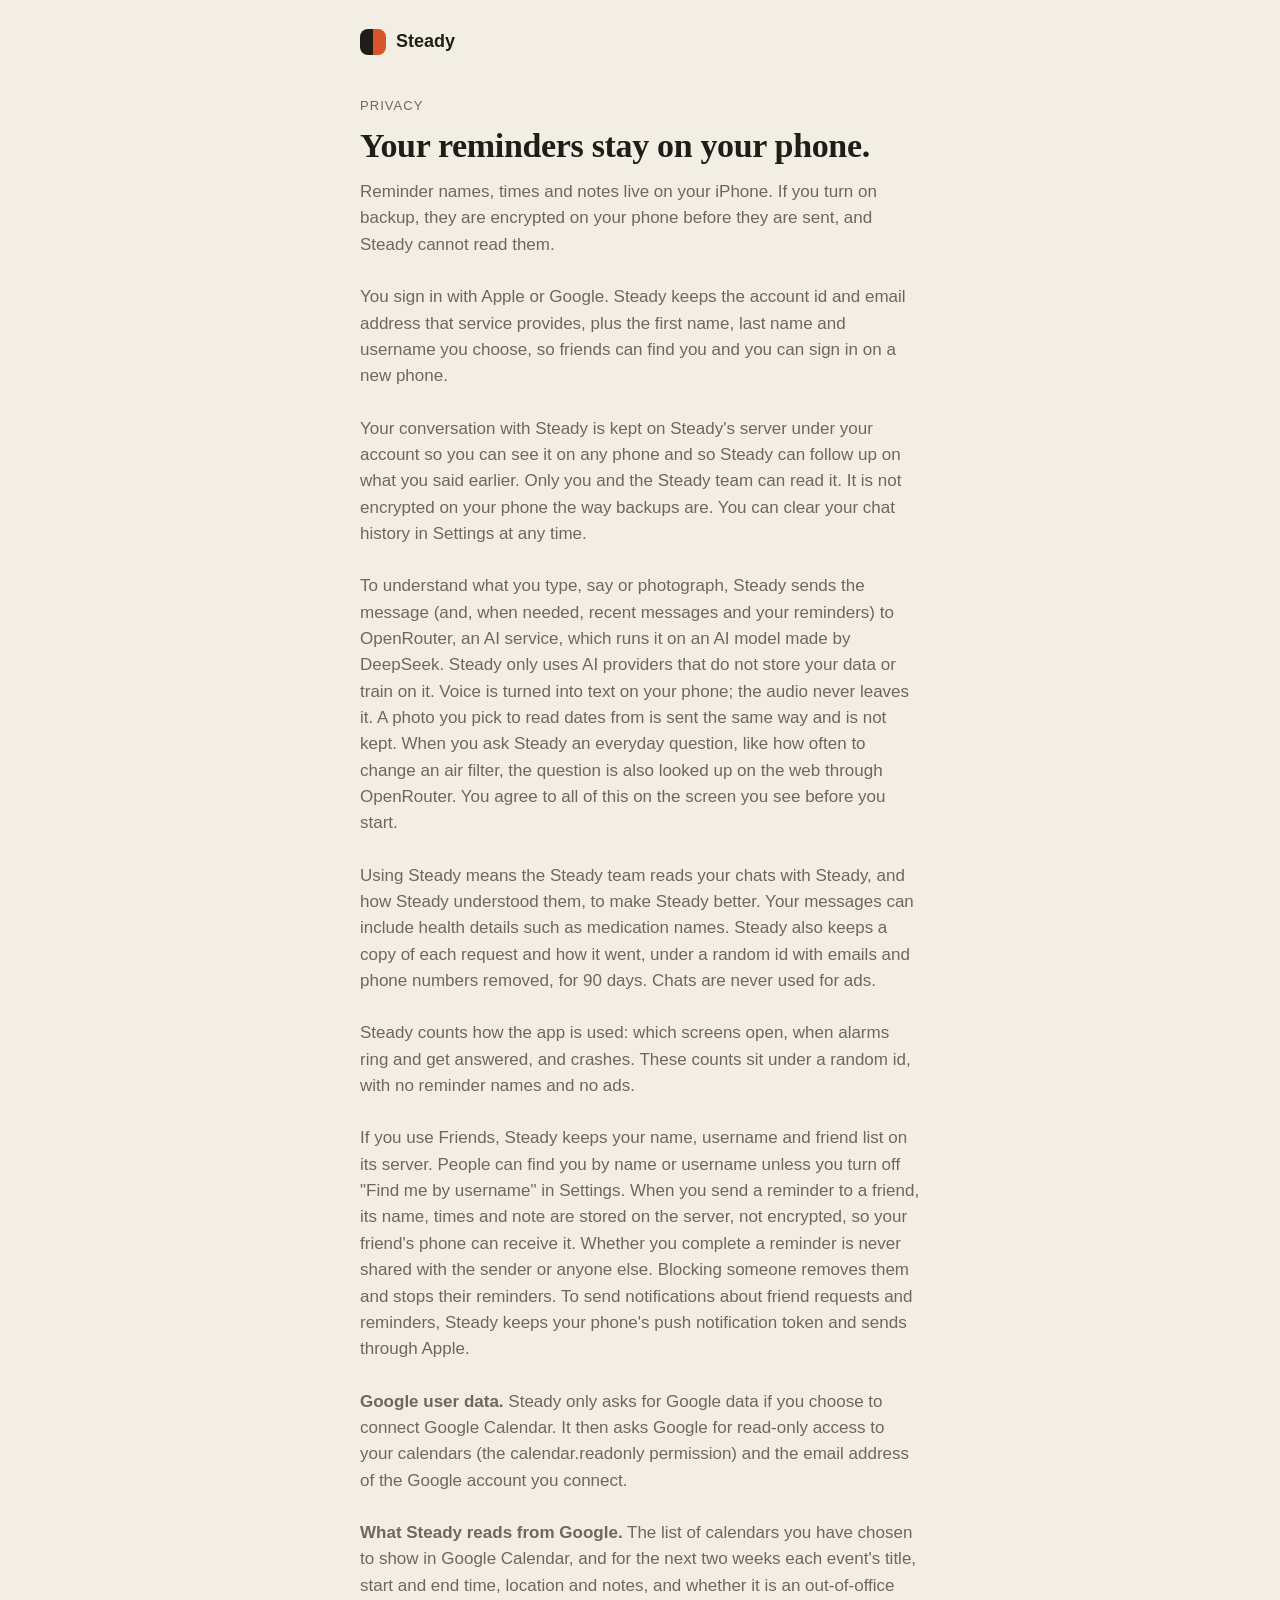
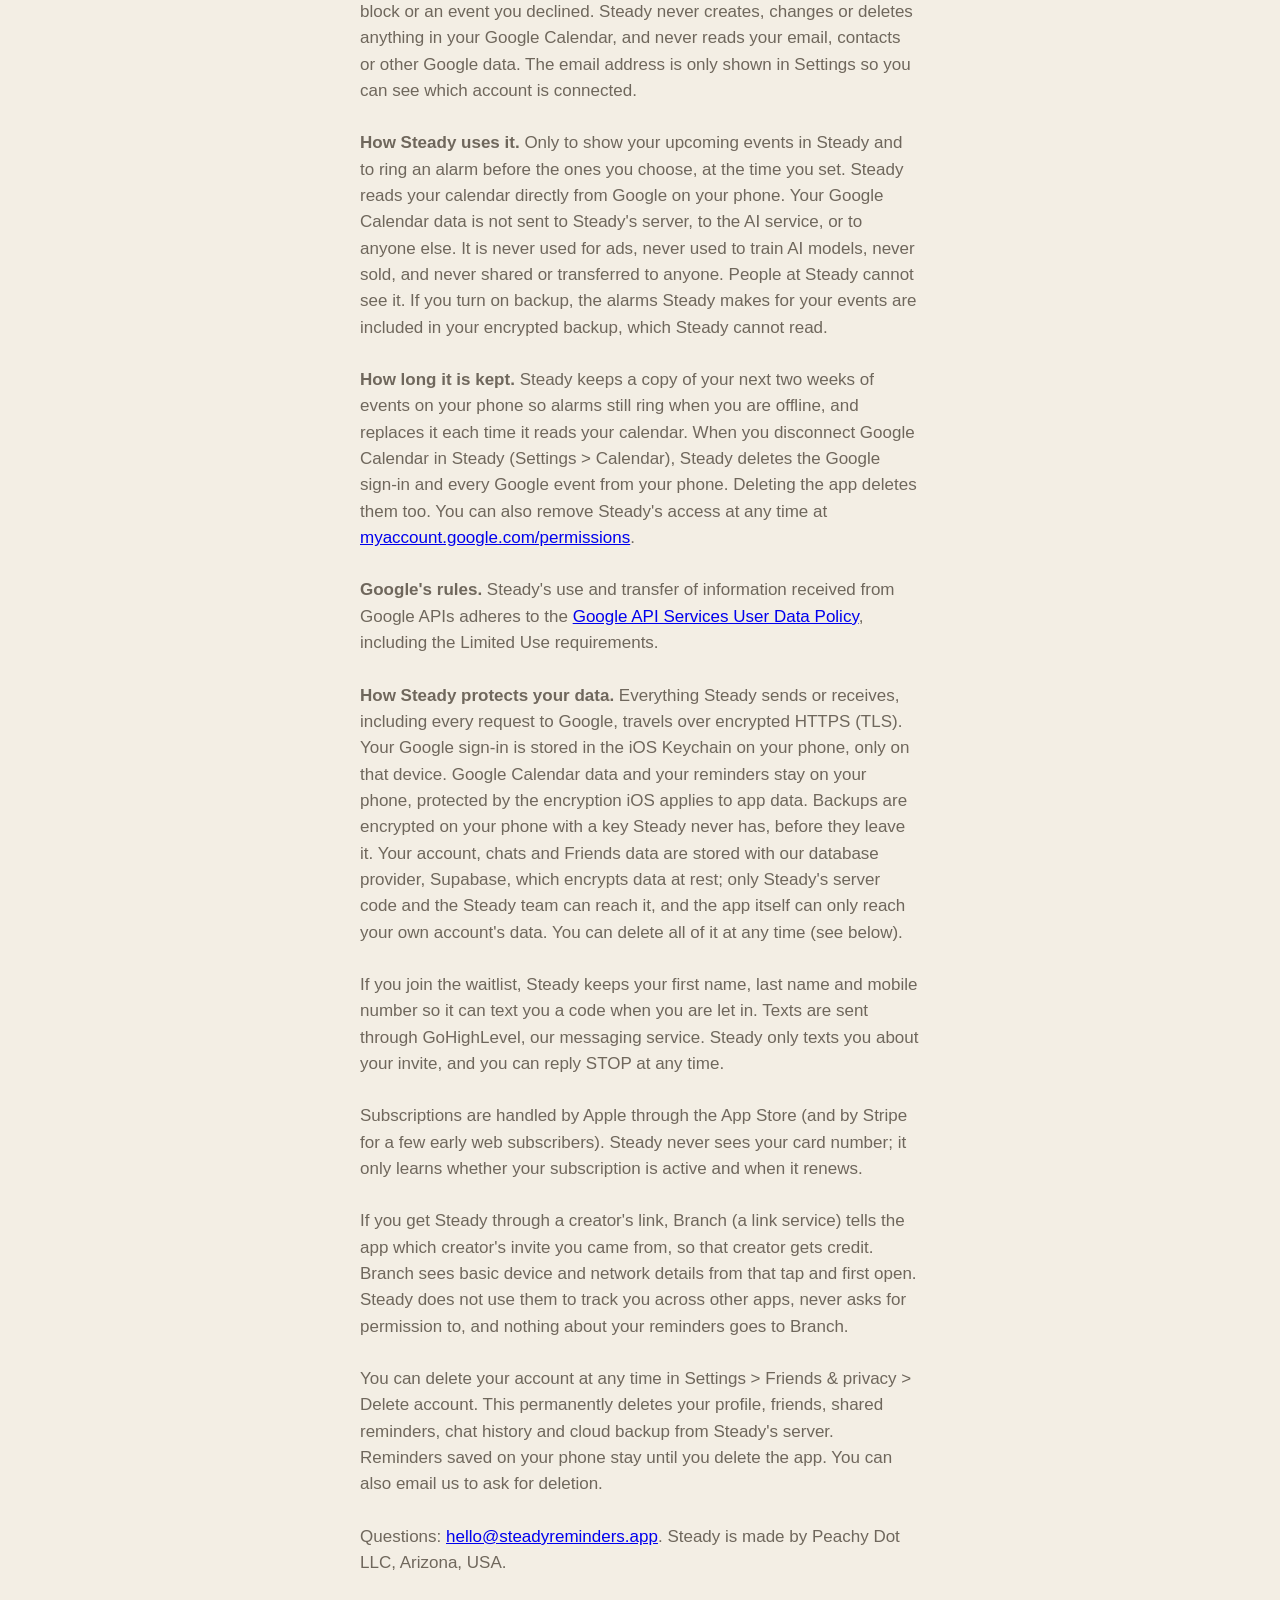
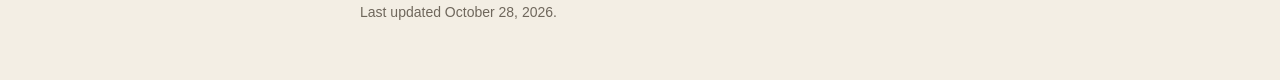
==== commit 48752ee8: "Privacy: full Google user data section and how Steady protects data (Google verification follow-up) " ====
--- a/privacy/index.html
+++ b/privacy/index.html
@@ -7,10 +7,15 @@
 <p class="lead">Using Steady means the Steady team reads your chats with Steady, and how Steady understood them, to make Steady better. Your messages can include health details such as medication names. Steady also keeps a copy of each request and how it went, under a random id with emails and phone numbers removed, for 90 days. Chats are never used for ads.</p>
 <p class="lead">Steady counts how the app is used: which screens open, when alarms ring and get answered, and crashes. These counts sit under a random id, with no reminder names and no ads.</p>
 <p class="lead">If you use Friends, Steady keeps your name, username and friend list on its server. People can find you by name or username unless you turn off "Find me by username" in Settings. When you send a reminder to a friend, its name, times and note are stored on the server, not encrypted, so your friend's phone can receive it. Whether you complete a reminder is never shared with the sender or anyone else. Blocking someone removes them and stops their reminders. To send notifications about friend requests and reminders, Steady keeps your phone's push notification token and sends through Apple.</p>
-<p class="lead">If you connect Google Calendar, Steady asks Google for read-only access to your calendar and reads your upcoming events on your phone, so it can ring an alarm before them. Your Google Calendar data stays on your phone: it is never sent to Steady's server or to the AI service, never used for ads or to train AI models, and never sold or shared. If you turn on backup, the alarms Steady makes for your events are included in your encrypted backup, which Steady cannot read. Steady's use and transfer of information received from Google APIs adheres to the <a href="https://developers.google.com/terms/api-services-user-data-policy">Google API Services User Data Policy</a>, including the Limited Use requirements. You can disconnect Google Calendar in Settings in Steady at any time, or remove Steady's access at <a href="https://myaccount.google.com/permissions">myaccount.google.com/permissions</a>.</p>
+<p class="lead"><strong>Google user data.</strong> Steady only asks for Google data if you choose to connect Google Calendar. It then asks Google for read-only access to your calendars (the calendar.readonly permission) and the email address of the Google account you connect.</p>
+<p class="lead"><strong>What Steady reads from Google.</strong> The list of calendars you have chosen to show in Google Calendar, and for the next two weeks each event's title, start and end time, location and notes, and whether it is an out-of-office block or an event you declined. Steady never creates, changes or deletes anything in your Google Calendar, and never reads your email, contacts or other Google data. The email address is only shown in Settings so you can see which account is connected.</p>
+<p class="lead"><strong>How Steady uses it.</strong> Only to show your upcoming events in Steady and to ring an alarm before the ones you choose, at the time you set. Steady reads your calendar directly from Google on your phone. Your Google Calendar data is not sent to Steady's server, to the AI service, or to anyone else. It is never used for ads, never used to train AI models, never sold, and never shared or transferred to anyone. People at Steady cannot see it. If you turn on backup, the alarms Steady makes for your events are included in your encrypted backup, which Steady cannot read.</p>
+<p class="lead"><strong>How long it is kept.</strong> Steady keeps a copy of your next two weeks of events on your phone so alarms still ring when you are offline, and replaces it each time it reads your calendar. When you disconnect Google Calendar in Steady (Settings &gt; Calendar), Steady deletes the Google sign-in and every Google event from your phone. Deleting the app deletes them too. You can also remove Steady's access at any time at <a href="https://myaccount.google.com/permissions">myaccount.google.com/permissions</a>.</p>
+<p class="lead"><strong>Google's rules.</strong> Steady's use and transfer of information received from Google APIs adheres to the <a href="https://developers.google.com/terms/api-services-user-data-policy">Google API Services User Data Policy</a>, including the Limited Use requirements.</p>
+<p class="lead"><strong>How Steady protects your data.</strong> Everything Steady sends or receives, including every request to Google, travels over encrypted HTTPS (TLS). Your Google sign-in is stored in the iOS Keychain on your phone, only on that device. Google Calendar data and your reminders stay on your phone, protected by the encryption iOS applies to app data. Backups are encrypted on your phone with a key Steady never has, before they leave it. Your account, chats and Friends data are stored with our database provider, Supabase, which encrypts data at rest; only Steady's server code and the Steady team can reach it, and the app itself can only reach your own account's data. You can delete all of it at any time (see below).</p>
 <p class="lead">If you join the waitlist, Steady keeps your first name, last name and mobile number so it can text you a code when you are let in. Texts are sent through GoHighLevel, our messaging service. Steady only texts you about your invite, and you can reply STOP at any time.</p>
 <p class="lead">Subscriptions are handled by Apple through the App Store (and by Stripe for a few early web subscribers). Steady never sees your card number; it only learns whether your subscription is active and when it renews.</p>
 <p class="lead">If you get Steady through a creator's link, Branch (a link service) tells the app which creator's invite you came from, so that creator gets credit. Branch sees basic device and network details from that tap and first open. Steady does not use them to track you across other apps, never asks for permission to, and nothing about your reminders goes to Branch.</p>
 <p class="lead">You can delete your account at any time in Settings &gt; Friends &amp; privacy &gt; Delete account. This permanently deletes your profile, friends, shared reminders, chat history and cloud backup from Steady's server. Reminders saved on your phone stay until you delete the app. You can also email us to ask for deletion.</p>
 <p class="lead">Questions: <a href="mailto:hello@steadyreminders.app">hello@steadyreminders.app</a>. Steady is made by Peachy Dot LLC, Arizona, USA.</p>
-<p class="note">Last updated October 22, 2026.</p></main></body></html>
+<p class="note">Last updated October 28, 2026.</p></main></body></html>
